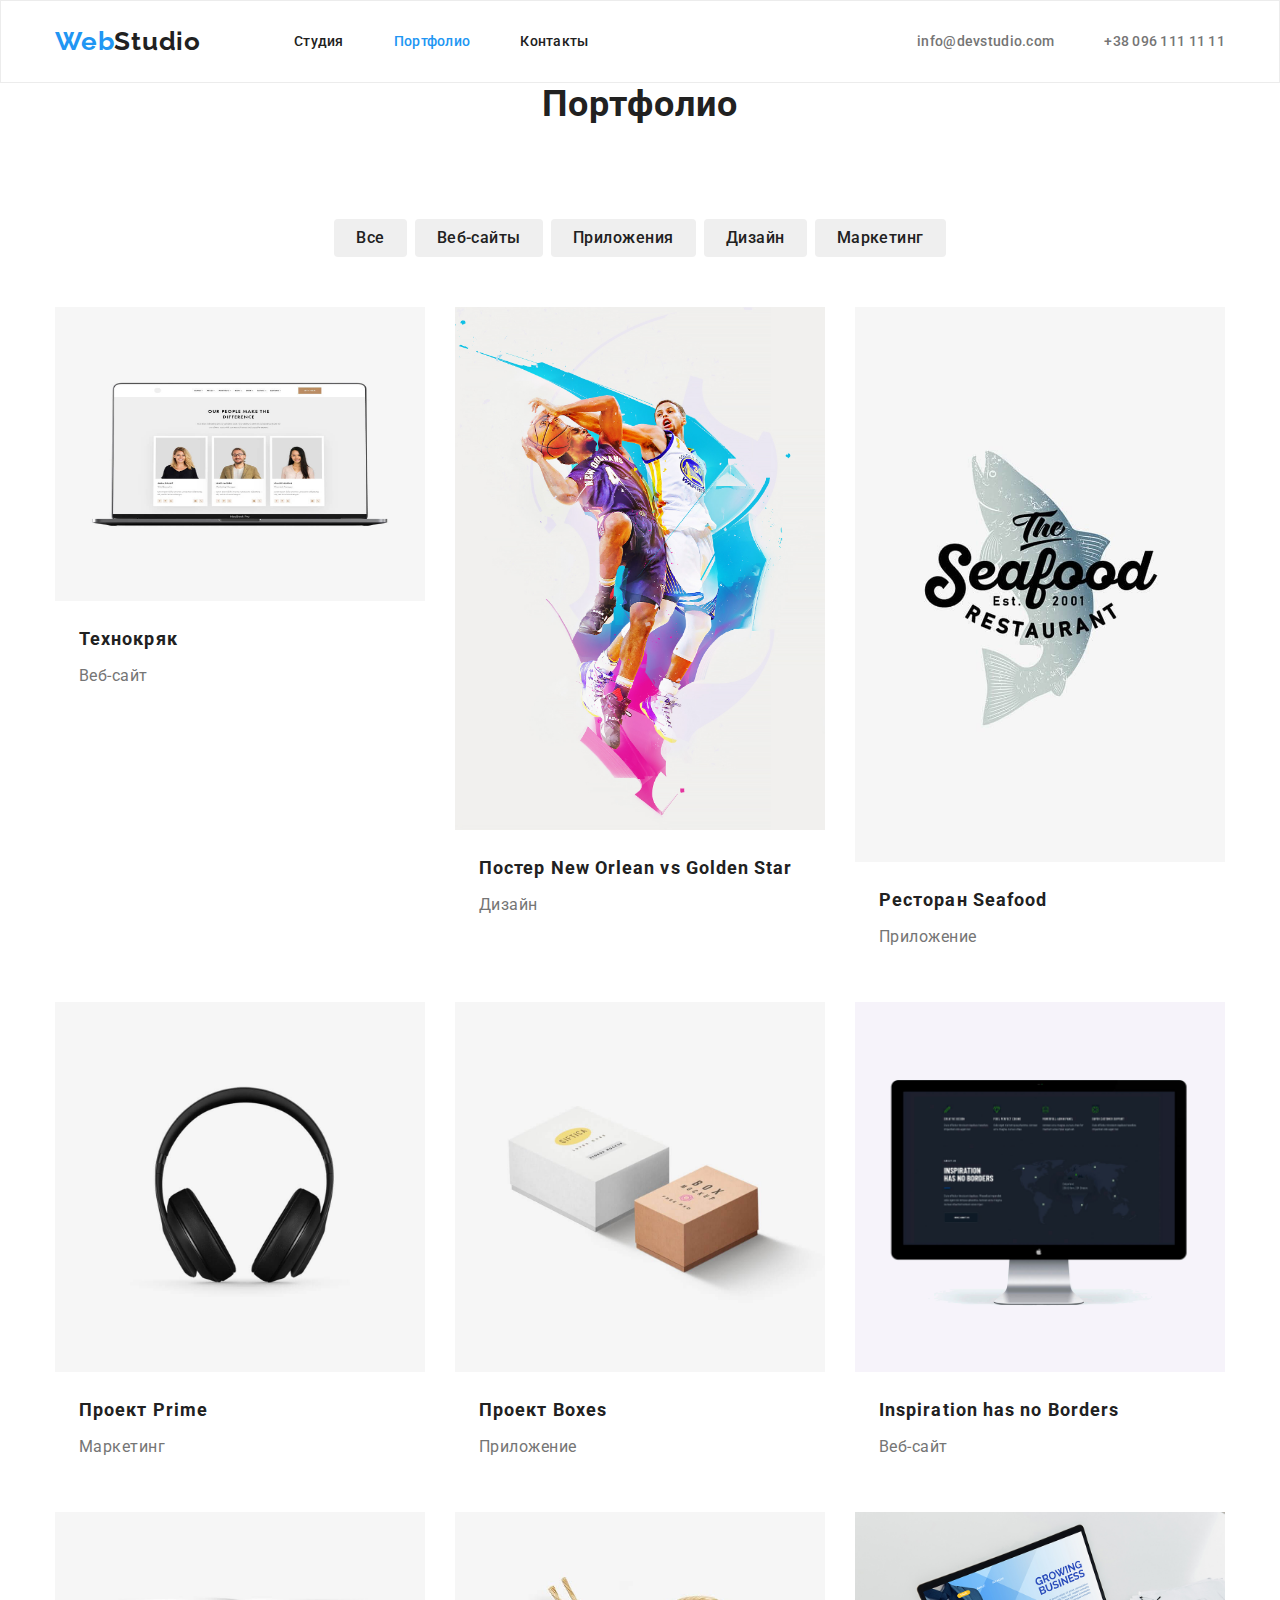
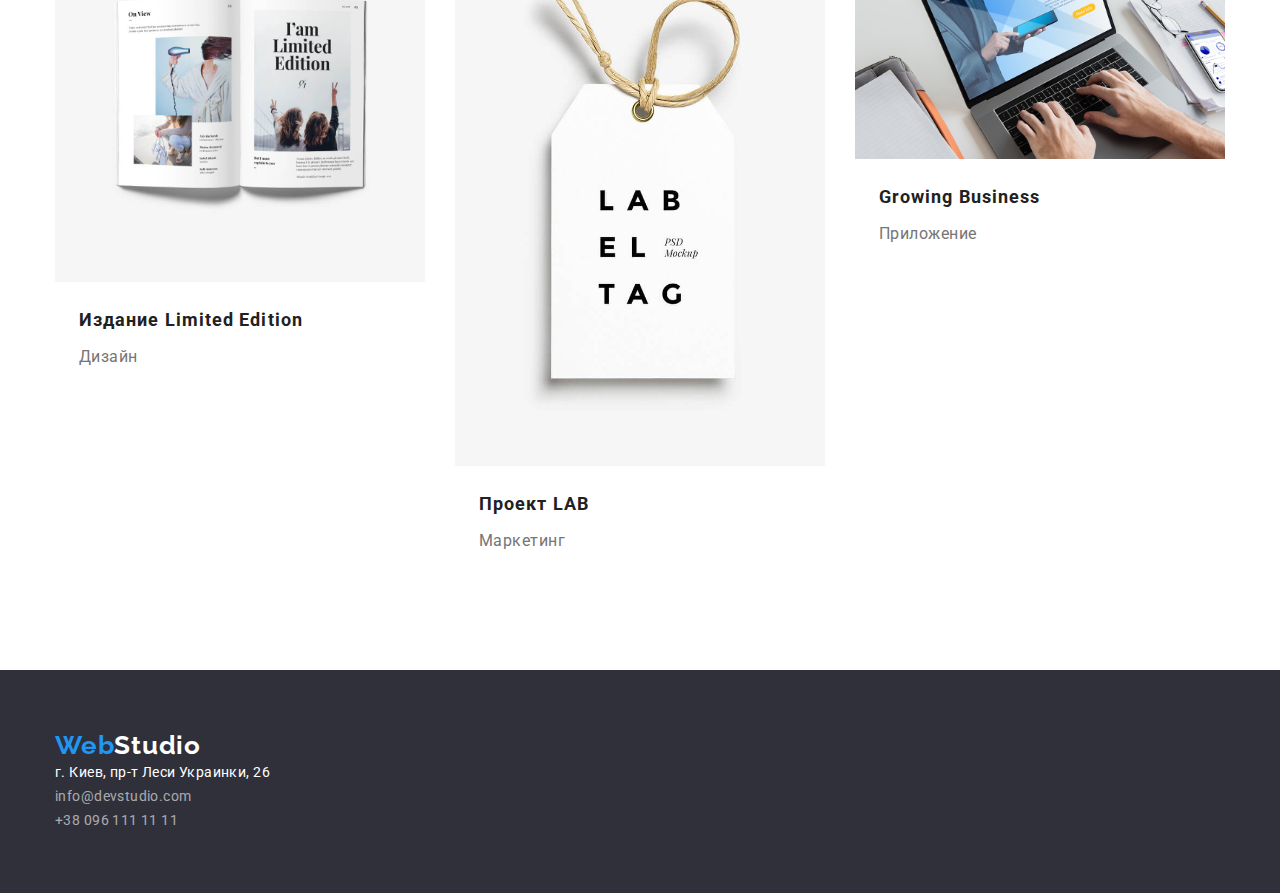
==== portfolio.html @ c87a3e94 "Добавляє розмітку" ====
<!DOCTYPE html>
<html lang="ru">
<head>
    <meta charset="UTF-8">
    <meta name="viewport" content="width=device-width, initial-scale=1.0">
    <title>WebStudio</title>
    <link rel="stylesheet" href="https://cdnjs.cloudflare.com/ajax/libs/modern-normalize/1.0.0/modern-normalize.min.css">
    <link rel="stylesheet" href="./CSS/styles.css">
    <link rel="preconnect" href="https://fonts.gstatic.com">
    <link href="https://fonts.googleapis.com/css2?family=Raleway:wght@700&family=Roboto:wght@400;500;700;900&display=swap" 
    rel="stylesheet">
</head>

<body>
    <!--Шапка сайту-->
    <header class="header">
        <div class="container">
             <nav class="sait-nav">
                 <a class="logo" href="/">Web<span class="logo-color-header">Studio</span></a>
                 <ul class="sait-nav-list">
                     <li class="sait-nav-item"><a class="sait-nav-link" href="./index.html">Студия</a></li>
                     <li class="sait-nav-item"><a class="sait-nav-link sait-nav-link-current" href="">Портфолио</a></li>
                     <li class="sait-nav-item"><a class="sait-nav-link" href="">Контакты</a></li>
                 </ul>
             </nav>
             <address class="adress-header">
                 <ul class="adress-header-list">
                     <li class="adress-header-item"><a class="adress-header-link" href="mailto:info@devstudio.com">info@devstudio.com</a></li>
                     <li class="adress-header-item"><a class="adress-header-link" href="tel:+380 961111111">+38 096 111 11 11</a></li>
                 </ul>
             </address>
        </div>
     </header>

    <main>
        <h1 class="title container">Портфолио</h1>
        <ul class="buttons-list container">
            <li class="buttons-list-item"><button class="buttons-item" type="button">Все</button></li>
            <li class="buttons-list-item"><button class="buttons-item" type="button">Веб-сайты</button></li>
            <li class="buttons-list-item"><button class="buttons-item" type="button">Приложения</button></li>
            <li class="buttons-list-item"><button class="buttons-item" type="button">Дизайн</button></li>
            <li class="buttons-list-item"><button class="buttons-item" type="button">Маркетинг</button></li>
        </ul>
        <div class="container">

            <ul class="card-list">

                <li class="card-item">
                    <div class="card-thumb">
                        <img class="card-img"
                         src="./images/Портфоліо/Технокряк.jpg" 
                         alt="Ноутбук"
                         width="370" height="294" >
                    </div>
                    <div class="card-content">
                        <h2 class="card-titel">Технокряк</h2>
                        <p class="card-text">Веб-сайт</p>
                    </div>  
                </li>

                <li class="card-item">
                    <div class="card-thumb">
                        <img class="card-img"
                         src="./images/Портфоліо/Постер-New-Orlean-vs-Golden-Star.jpg" 
                         alt="Двое мущин играют в баскетбол"
                         width="370">
                    </div>
                    <div class="card-content">
                        <h2 class="card-titel">Постер New Orlean vs Golden Star</h2>
                        <p class="card-text">Дизайн</p>
                    </div>
                </li>

                <li class="card-item">
                    <div class="card-thumb">
                        <img class="card-img"
                         src="./images/Портфоліо/Ресторан-Seafood.jpg" 
                         alt="Логотип ресторана"
                         width="370">
                    </div>
                    <div class="card-content">
                        <h2 class="card-titel">Ресторан Seafood</h2>
                        <p class="card-text">Приложение</p>
                    </div>
                </li>

                <li class="card-item">
                    <div class="card-thumb">
                        <img class="card-img"
                        src="./images/Портфоліо/Проект-Prime.jpg" 
                        alt="Наушники"
                        width="370">
                    </div>
                    <div class="card-content">
                        <h2 class="card-titel">Проект Prime</h2>
                        <p class="card-text">Маркетинг</p>
                    </div>
                </li>

                <li class="card-item">
                    <div class="card-thumb">
                        <img class="card-img"
                        src="./images/Портфоліо/Проект-Boxes.jpg" 
                        alt="Две коробки"
                        width="370">
                    </div>
                    <div class="card-content">
                        <h2 class="card-titel">Проект Boxes</h2>
                        <p class="card-text">Приложение</p>
                    </div>
                </li>

                <li class="card-item">
                    <div class="card-thumb">
                        <img class="card-img"
                        src="./images/Портфоліо/Inspiration-has-no-Borders.jpg" 
                        alt="Монитор компьютера"
                        width="370">
                    </div>
                    <div class="card-content">
                        <h2 class="card-titel">Inspiration has no Borders</h2>
                        <p class="card-text">Веб-сайт</p>
                    </div>
                </li>

                <li class="card-item">
                    <div class="card-thumb">
                        <img class="card-img"
                        src="./images/Портфоліо/Издание-Limited-Edition.jpg" 
                        alt="Розвернутый журнал"
                        width="370">
                    </div>
                    <div class="card-content">
                        <h2 class="card-titel">Издание Limited Edition</h2>
                        <p class="card-text">Дизайн</p>
                    </div>
                </li>

                <li class="card-item">
                    <div class="card-thumb">
                        <img class="card-img"
                        src="./images/Портфоліо/Проект-LAB.jpg" 
                        alt="Ярлык"
                        width="370">
                    </div>
                    <div class="card-content">
                        <h2 class="card-titel">Проект LAB</h2>
                        <p class="card-text">Маркетинг</p>
                    </div>
                </li>

                <li class="card-item">
                    <div class="card-thumb">
                        <img class="card-img"
                        src="./images/Портфоліо/Growing-Business.jpg" 
                        alt="Человек работает за ноутбуком"
                        width="370">
                    </div>
                    <div class="card-content">
                        <h2 class="card-titel">Growing Business</h2>
                        <p class="card-text">Приложение</p>
                    </div>
                </li>

            </ul>
        </div>        
    </main>

    <!--Підвал-->
    <footer class="footer">
        <div class="container">
            <a class="logo" href="/">Web<span class="logo-footer">Studio</span> </a>
            <address class="adress">
               <a class="adress-street-link" href="https://goo.gl/maps/WcR2exYb3qqgg9U3A">г. Киев, пр-т Леси Украинки, 26</a> 
               <ul class="adress-footer-list">
                   <li class="adress-footer-item"><a class="adress-footer-link" href="mailto:info@devstudio.com">info@devstudio.com</a></li>
                   <li class="adress-footer-item"><a class="adress-footer-link" href="tel:+380961111111">+38 096 111 11 11</a></li>
               </ul>
            </address>
        </div>
    </footer>
</body>
</html>
---- CSS/styles.css ----
:root
{
    --primary-text-color: #212121;/* колір основного тексту */
    --accent-color:  #2196F3;/* колір ховеру */
    --accent-text-color: #757575;/* колір допоміжного тексту */
    --background-color: #F5F4FA;/* колір допоміжного фону */
    --white-color: #ffffff;/* білий */
    --background-primery: #2F303A;

}

body
{
    font-family: 'Roboto', sans-serif;
    background: #ffffff;
}

a
{
    text-decoration: none;
}

ul
{
    list-style: none;
}

.title
{
font-weight: 700;
font-size: 36px;
line-height: 1.167;
text-align: center;
letter-spacing: 0.03em;
color: var(--primary-text-color);
}

h1,
h2,
h3,
h4,
h5,
h6,
p
{
  margin: 0;
}

ul,
ol
{
  margin: 0;
  padding: 0;
}


img {
  display: block;
}

.container 
{
    width: 1200px;
    padding: 0 15px;
    margin: 0 auto;
}

/* ==================HEDER================== */
.logo
{
    font-family: 'Raleway', sans-serif;
    font-weight: bold;
    font-size: 26px;
    line-height: 1.192;
    letter-spacing: 0.03em;
    color: var(--accent-color);
}

.logo-color-header
{
    color: var(--primary-text-color);
}

.header
{
    font-weight: 500;
    font-size: 14px;
    line-height: 1.143;
    letter-spacing: 0.02em;
    border: 1px solid #ECECEC;
}

.sait-nav-link
{  
    color: var(--primary-text-color);
}

.sait-nav-link:hover,
.sait-nav-link:focus,
.sait-nav-link-current
{
    color: var(--accent-color);
}

.adress-header-link
{
    font-style: normal;
    color: var(--accent-text-color);
}

.adress-header-link:hover,
.adress-header-link:focus
{
    color: var(--accent-color);
}

.header
{
    padding-top: 25px;
    padding-bottom: 25px;
}
.header .container
{
    display: flex;
    align-items: center;
}

.header .logo
{
    margin-right: 93px;
}

.sait-nav
{
    display: flex;
    align-items: center;
}

.sait-nav-list
{
    display: flex;
}

.sait-nav-item:not(:last-child)
{
    margin-right: 50px;
}

.adress-header
{
    margin-left: auto;
}

.adress-header-list
{
    display: flex;
}

.adress-header-item:not(:last-child)
{
    margin-right: 50px;
}

/* ================END HEDER================ */
/* ==================HERO================== */
.hero
{
    background-color: var(--background-primery);
    display: flex;
    justify-content: center;
    align-items: center;
    margin-bottom: 95px;
}

.hero-section
{
    display: flex;
    flex-direction: column;
    justify-content: center;
    align-items: center;
    width: 696px;
    height: 120;
    padding-top: 200px;
    padding-bottom: 200px;
}

.hero-title
{
    font-weight: 900;
    font-size: 44px;
    line-height: 1.364;
    letter-spacing: 0.06em; 
    text-transform: uppercase;
    color: var(--white-color);
    text-align: center;
    margin-bottom: 30px;
}

.hero-button
{
    font-weight: 700;
    font-size: 16px;
    line-height: 1.875;
    text-align: center;
    letter-spacing: 0.06em;
    color: var(--white-color);
    background: var(--accent-color);
    min-width: 200px;
    min-height: 50px;
    border-radius: 4px;
}
/* ================END HERO================ */
/* =============SPECIALIZATION============= */

.specionalization-item-title
{
    font-weight: 700;
    font-size: 14px;
    line-height: 1.143;
    letter-spacing: 0.03em;
    text-transform: uppercase;
    color: var(--primary-text-color);
    margin-bottom: 10px;
}
.specionalization-conteiner
{
    display: flex;
    flex-direction: column-reverse;    
}
    
.specionalization-item-text
{
    width: 270px;
    min-height: 75px;
    font-weight: 400;
    font-size: 14px;
    line-height: 1.714;
    letter-spacing: 0.03em;
    color: var(--accent-text-color);
}

.specionalization-list
{
    display: flex;
    margin-bottom: 95px;
}

.specionalization-item:not(:last-child)
{
    margin-right: 30px;
}

.specionalization-list-img
{
    display: flex;
    margin-top: 50px;
    margin-bottom: 94px;
}

.specionalization-item-img
{

    width: 370px;
    height: 294px;
}

.specionalization-item-img:not(:last-child)
{
    margin-right: 30px;
}
/* ===========END SPECIALIZATION=========== */
/* ================COMMANND================ */
.command
{
    background: #F5F4FA;
    padding-top: 94px;
    padding-bottom: 94px;
}

.command .title
{
    margin-bottom: 50px;
}

.command-list-name
{
    font-weight: 500;
    font-size: 16px;
    line-height: 1.188;
    text-align: center;
    letter-spacing: 0.03em;
    color: var(--primary-text-color);
    margin-bottom: 10px;
}

.command-list-position
{ 
    font-weight: 400;
    font-size: 16px;
    line-height: 1.188;
    text-align: center;
    letter-spacing: 0.03em;
    color: var(--accent-text-color);
}

.command-list
{
    display: flex;
}

.command-list-item
{
    background-color: var(--white-color);
    border-radius: 0px 0px 4px 4px;
}

.command-list-item:not(:last-child)
{
    margin-right: 30px;
}

.card-command-content
{
    padding: 30;
}

/* ==============END COMMANND============== */
/* ================FOOTER================ */
.footer
{
    background: var(--background-primery);
    padding-top: 60px;
    padding-bottom: 60px;
}
.logo-footer
{
    color: var(--white-color);
    margin-bottom: 20px;
}
.adress-street-link
{
    font-style: normal;
    font-weight: 400;
    font-size: 14px;
    line-height: 1.714;
    letter-spacing: 0.03em;
    color: var(--white-color);
}
.adress-footer-link
{
    font-style: normal;
    font-weight: 400;
    font-size: 14px;
    line-height: 1.714;
    letter-spacing: 0.03em;
    color: rgba(255, 255, 255, 0.6);
}
/* ==============END FOOTER============== */
/* ===============BUTTONS================ */

.buttons-list
{
    display: flex;
    justify-content: center;
    margin-top: 94px;
    margin-bottom: 50px;
}

.buttons-item
{
font-weight: 500;
font-size: 16px;
line-height: 1.625;
text-align: center;
letter-spacing: 0.03em;
color: #212121;
border: 0;
border-radius: 4px;
padding: 6px 22px;
}

.buttons-list-item:not(:last-child)
{
    margin-right: 8px;
}

.buttons-item:hover,
.buttons-item:focus
{
    background: var(--accent-color);
    color: var(--white-color);
}

/* =============END BUTTONS============== */
/* ===============CARDS================ */

.card-titel
{
    font-weight: 700;
    font-size: 18px;
    line-height: 2;
    letter-spacing: 0.06em;
    color: var(--primary-text-color);
}

.card-text
{
    font-weight: 400;
    font-size: 16px;
    line-height: 1.875;
    letter-spacing: 0.03em;
    color: var(--accent-text-color);
    margin-top: 4px;
}

.card-list
{
    display: flex;
    flex-wrap: wrap;
    margin-left: -30px;
    margin-top: -30px;
    margin-bottom: 94px;
}

.card-list > .card-item
{
    flex-basis: calc(100% / 3 - 30px);
    margin-left: 30px;
    margin-top: 30px;
}

.card-content
{
    padding: 20px 24px;
}
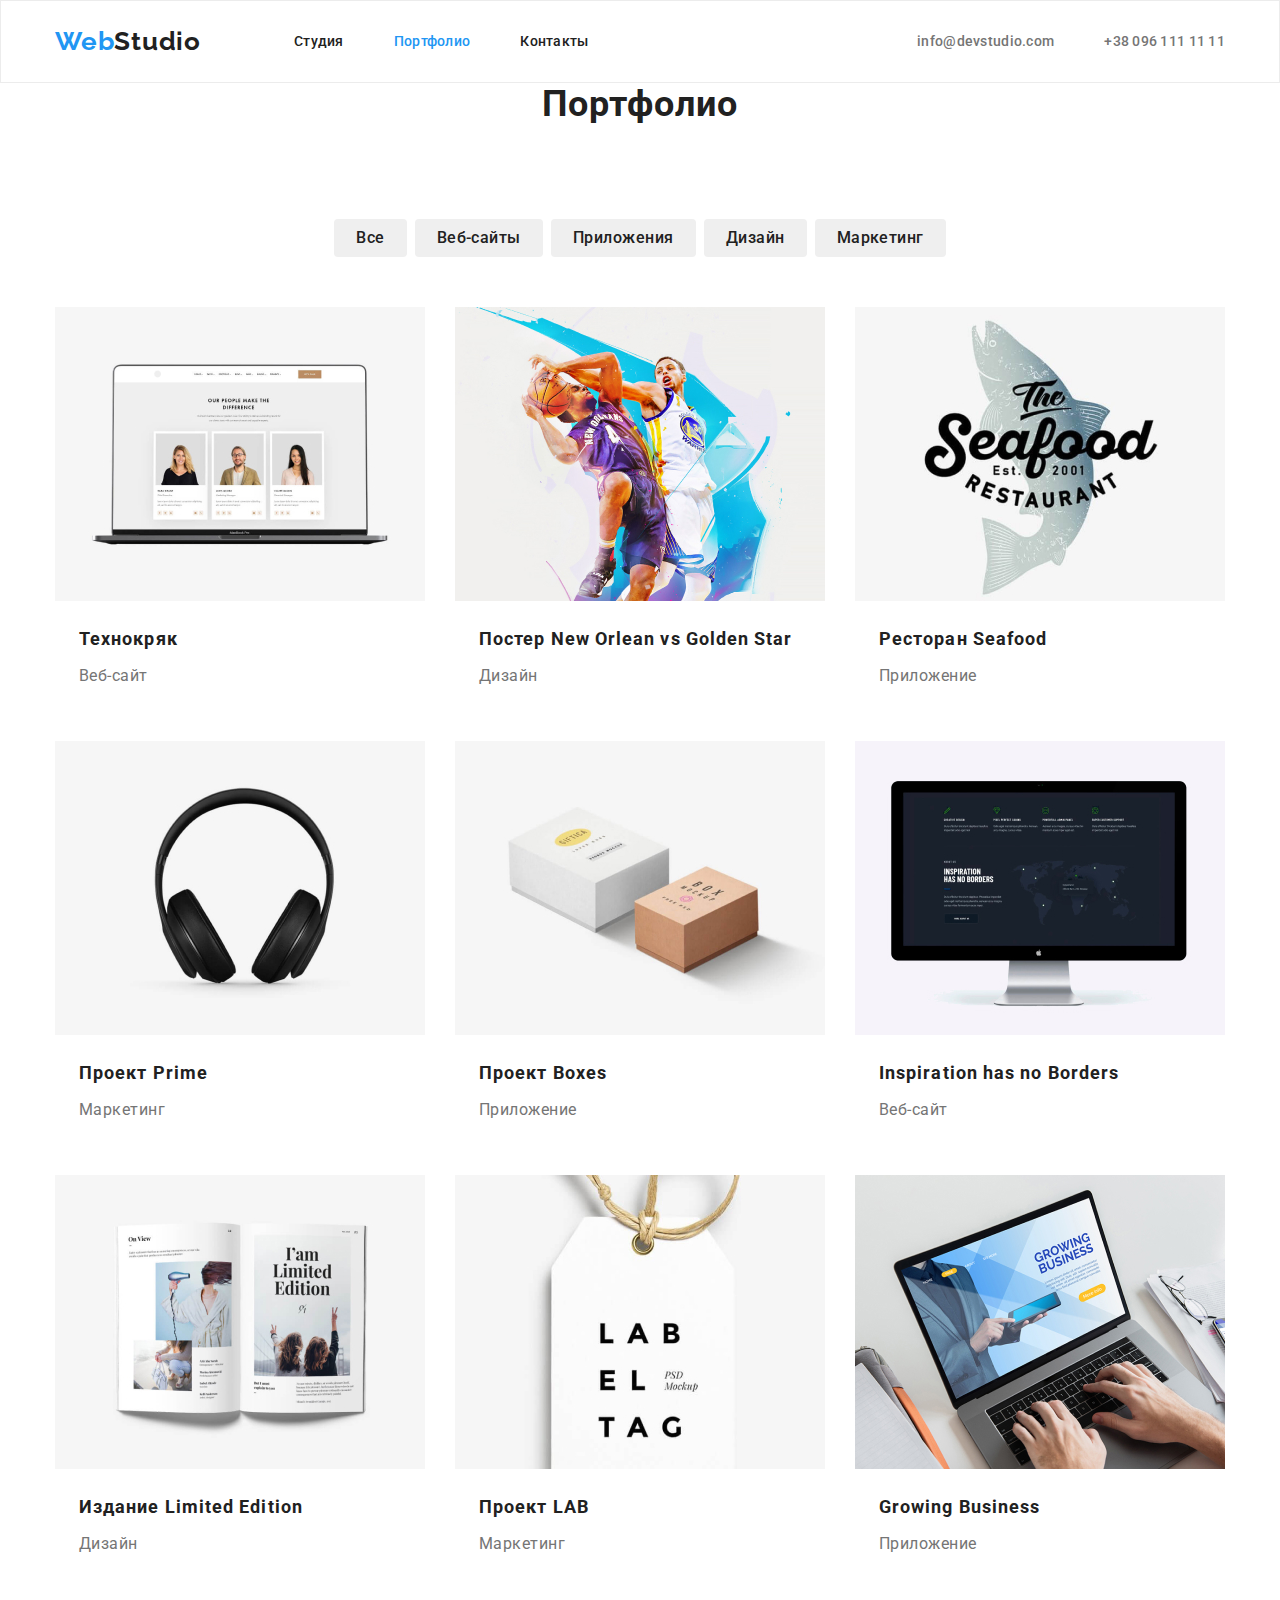
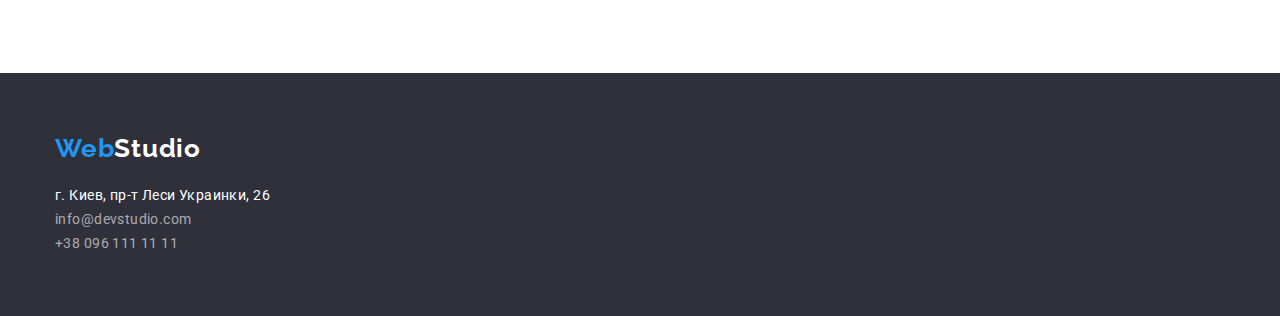
==== commit f3568ccc: "ДЗ-3" ====
--- a/portfolio.html
+++ b/portfolio.html
@@ -26,7 +26,7 @@
              <address class="adress-header">
                  <ul class="adress-header-list">
                      <li class="adress-header-item"><a class="adress-header-link" href="mailto:info@devstudio.com">info@devstudio.com</a></li>
-                     <li class="adress-header-item"><a class="adress-header-link" href="tel:+380 961111111">+38 096 111 11 11</a></li>
+                     <li class="adress-header-item"><a class="adress-header-link" href="tel:+380961111111">+38 096 111 11 11</a></li>
                  </ul>
              </address>
         </div>
--- a/CSS/styles.css
+++ b/CSS/styles.css
@@ -163,7 +163,8 @@
 
 /* ================END HEDER================ */
 /* ==================HERO================== */
-.hero
+
+.hero-section
 {
     background-color: var(--background-primery);
     display: flex;
@@ -172,7 +173,7 @@
     margin-bottom: 95px;
 }
 
-.hero-section
+.hero
 {
     display: flex;
     flex-direction: column;
@@ -225,7 +226,7 @@
 .specionalization-conteiner
 {
     display: flex;
-    flex-direction: column-reverse;    
+    flex-direction: column;    
 }
     
 .specionalization-item-text
@@ -321,7 +322,7 @@
 
 .card-command-content
 {
-    padding: 30;
+    padding: 30px;
 }
 
 /* ==============END COMMANND============== */
@@ -335,8 +336,8 @@
 .logo-footer
 {
     color: var(--white-color);
-    margin-bottom: 20px;
-}
+}
+
 .adress-street-link
 {
     font-style: normal;
@@ -346,6 +347,12 @@
     letter-spacing: 0.03em;
     color: var(--white-color);
 }
+
+.footer .adress
+{
+    margin-top: 20px;
+}
+
 .adress-footer-link
 {
     font-style: normal;
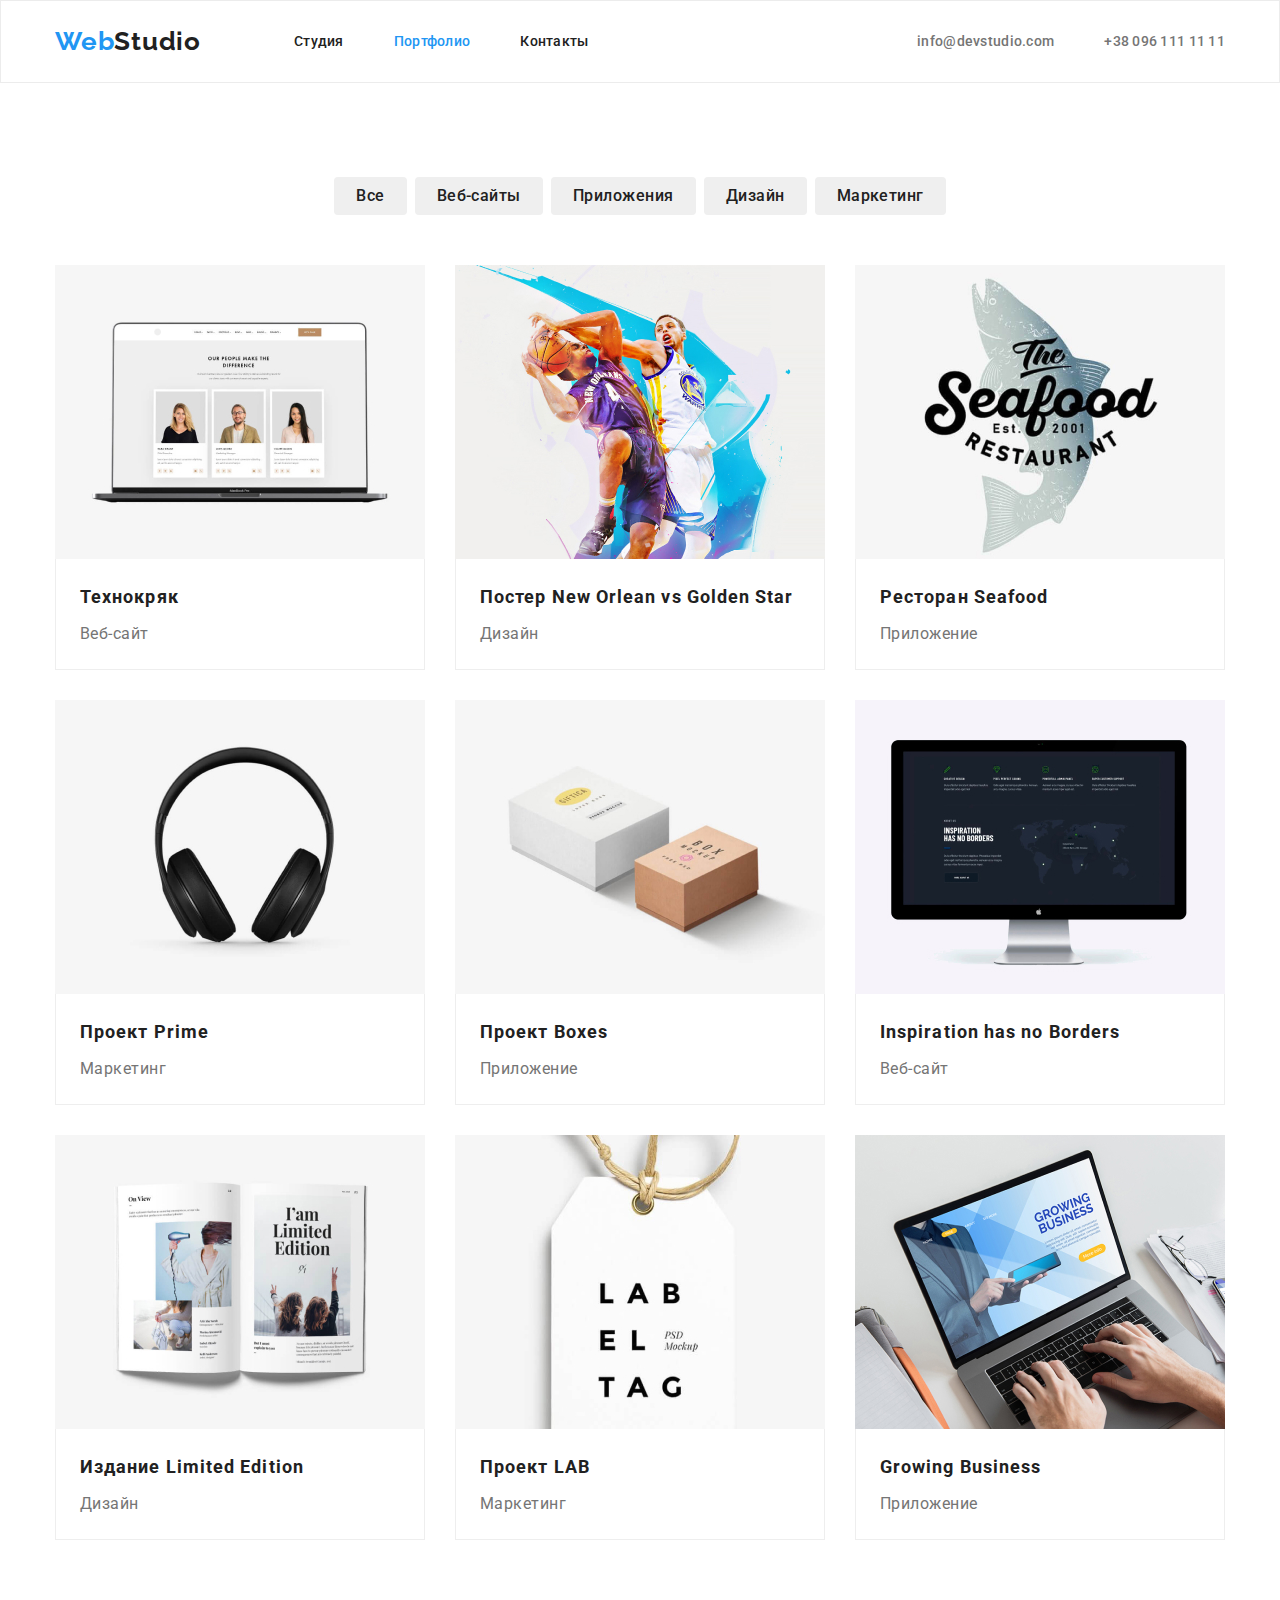
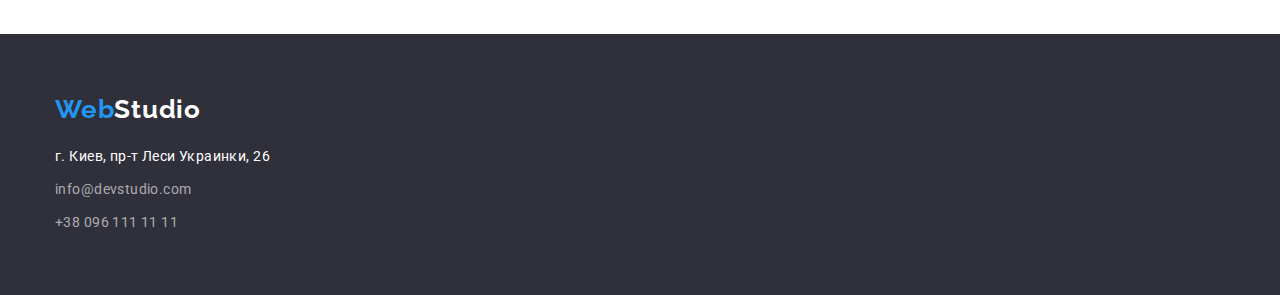
==== commit d64e34b3: "Внесено правки" ====
--- a/portfolio.html
+++ b/portfolio.html
@@ -33,7 +33,7 @@
      </header>
 
     <main>
-        <h1 class="title container">Портфолио</h1>
+        <h1 class="visually-hidden">Портфолио</h1>
         <ul class="buttons-list container">
             <li class="buttons-list-item"><button class="buttons-item" type="button">Все</button></li>
             <li class="buttons-list-item"><button class="buttons-item" type="button">Веб-сайты</button></li>
@@ -173,8 +173,8 @@
             <address class="adress">
                <a class="adress-street-link" href="https://goo.gl/maps/WcR2exYb3qqgg9U3A">г. Киев, пр-т Леси Украинки, 26</a> 
                <ul class="adress-footer-list">
-                   <li class="adress-footer-item"><a class="adress-footer-link" href="mailto:info@devstudio.com">info@devstudio.com</a></li>
-                   <li class="adress-footer-item"><a class="adress-footer-link" href="tel:+380961111111">+38 096 111 11 11</a></li>
+                <li class="adress-street-item"><a class="adress-footer-link" href="mailto:info@devstudio.com">info@devstudio.com</a></li>
+                <li class="adress-street-item"><a class="adress-footer-link" href="tel:+380961111111">+38 096 111 11 11</a></li>
                </ul>
             </address>
         </div>
--- a/CSS/styles.css
+++ b/CSS/styles.css
@@ -65,6 +65,21 @@
     margin: 0 auto;
 }
 
+.visually-hidden
+ {
+    position: absolute;
+    width: 1px;
+    height: 1px;
+    margin: -1px;
+    border: 0;
+    padding: 0;
+    
+    white-space: nowrap;
+    clip-path: inset(100%);
+    clip: rect(0 0 0 0);
+    overflow: hidden;
+  }
+
 /* ==================HEDER================== */
 .logo
 {
@@ -180,7 +195,7 @@
     justify-content: center;
     align-items: center;
     width: 696px;
-    height: 120;
+    height: 120px;
     padding-top: 200px;
     padding-bottom: 200px;
 }
@@ -362,6 +377,11 @@
     letter-spacing: 0.03em;
     color: rgba(255, 255, 255, 0.6);
 }
+
+.adress-street-item
+{
+    margin-top: 9px;
+}
 /* ==============END FOOTER============== */
 /* ===============BUTTONS================ */
 
@@ -396,6 +416,7 @@
 {
     background: var(--accent-color);
     color: var(--white-color);
+    box-shadow: 0px 3px 1px rgba(0, 0, 0, 0.1), 0px 1px 2px rgba(0, 0, 0, 0.08), 0px 2px 2px rgba(0, 0, 0, 0.12);
 }
 
 /* =============END BUTTONS============== */
@@ -439,4 +460,7 @@
 .card-content
 {
     padding: 20px 24px;
-}
+    background: #FFFFFF;
+    border: 1px solid #EEEEEE;
+    border-top-width: 0px;
+}
